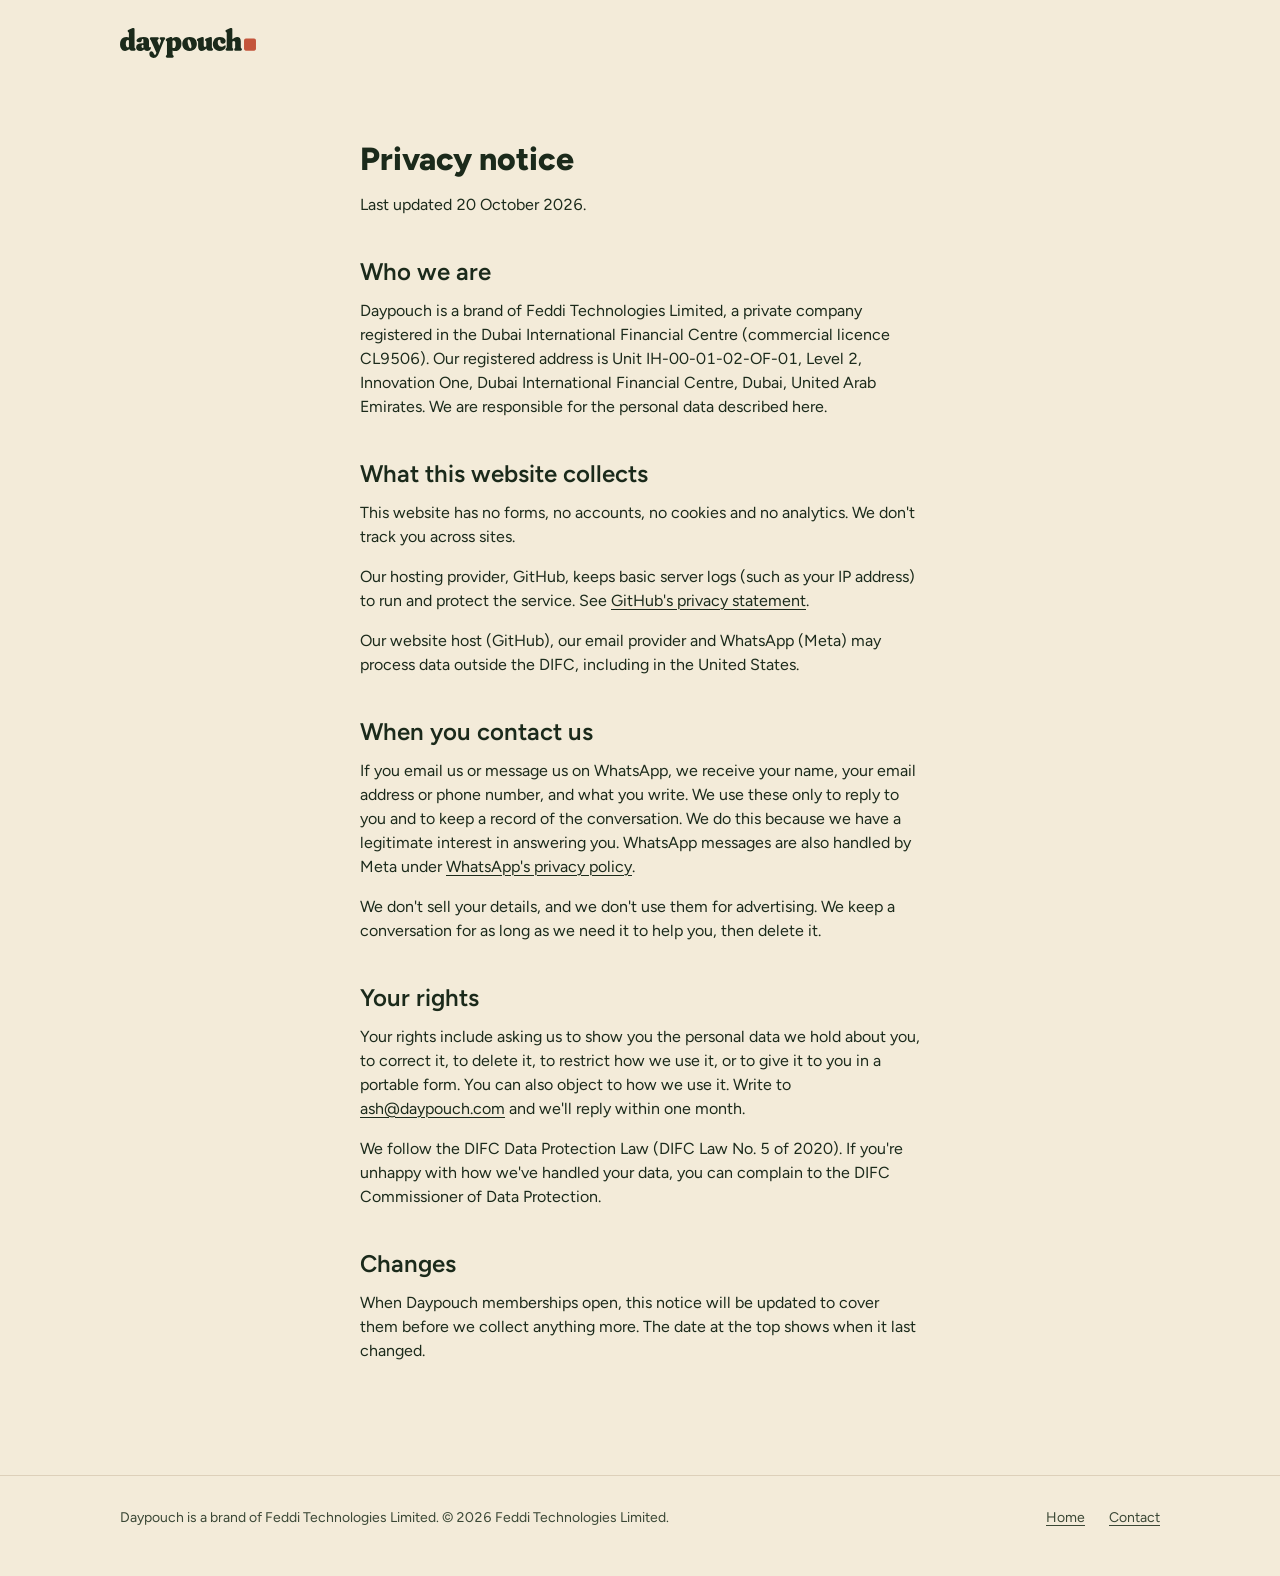
==== privacy/index.html @ 9d684e61 "Brand-styled holding page with Feddi Technologies company details" ====
<!doctype html>
<html lang="en" dir="ltr">
<head>
<meta charset="utf-8">
<meta name="viewport" content="width=device-width, initial-scale=1">
<title>Privacy notice · Daypouch</title>
<meta name="description" content="How Feddi Technologies Limited, which runs Daypouch, uses the details you give us.">
<link rel="canonical" href="https://daypouch.com/privacy/">
<meta name="robots" content="index, follow">
<meta name="theme-color" content="#f3ebd9">
<meta property="og:type" content="website">
<meta property="og:site_name" content="Daypouch">
<meta property="og:title" content="Privacy notice · Daypouch">
<meta property="og:url" content="https://daypouch.com/privacy/">
<meta property="og:image" content="https://daypouch.com/img/og.png">
<link rel="icon" href="/img/favicon.svg" type="image/svg+xml">
<link rel="icon" href="/img/favicon-32.png" sizes="32x32" type="image/png">
<link rel="apple-touch-icon" href="/img/apple-touch-icon.png">
<link rel="stylesheet" href="/site.css">
</head>
<body>
<a class="skip" href="#main">Skip to content</a>
<header>
  <div class="wrap">
    <a href="/" aria-label="Daypouch home"><img src="/img/wordmark-moss.svg" alt="daypouch" width="136" height="30"></a>
  </div>
</header>

<main id="main" class="page">
  <div class="wrap prose">
    <h1>Privacy notice</h1>
    <p>Last updated 20 October 2026.</p>

    <h2>Who we are</h2>
    <p>Daypouch is a brand of Feddi Technologies Limited, a private company registered in the Dubai International Financial Centre (commercial licence CL9506). Our registered address is Unit IH-00-01-02-OF-01, Level 2, Innovation One, Dubai International Financial Centre, Dubai, United Arab Emirates. We are responsible for the personal data described here.</p>

    <h2>What this website collects</h2>
    <p>This website has no forms, no accounts, no cookies and no analytics. We don't track you across sites.</p>
    <p>Our hosting provider, GitHub, keeps basic server logs (such as your IP address) to run and protect the service. See <a href="https://docs.github.com/en/site-policy/privacy-policies/github-general-privacy-statement">GitHub's privacy statement</a>.</p>
    <p>Our website host (GitHub), our email provider and WhatsApp (Meta) may process data outside the DIFC, including in the United States.</p>

    <h2>When you contact us</h2>
    <p>If you email us or message us on WhatsApp, we receive your name, your email address or phone number, and what you write. We use these only to reply to you and to keep a record of the conversation. We do this because we have a legitimate interest in answering you. WhatsApp messages are also handled by Meta under <a href="https://www.whatsapp.com/legal/privacy-policy">WhatsApp's privacy policy</a>.</p>
    <p>We don't sell your details, and we don't use them for advertising. We keep a conversation for as long as we need it to help you, then delete it.</p>

    <h2>Your rights</h2>
    <p>Your rights include asking us to show you the personal data we hold about you, to correct it, to delete it, to restrict how we use it, or to give it to you in a portable form. You can also object to how we use it. Write to <a href="mailto:ash@daypouch.com">ash@daypouch.com</a> and we'll reply within one month.</p>
    <p>We follow the DIFC Data Protection Law (DIFC Law No. 5 of 2020). If you're unhappy with how we've handled your data, you can complain to the DIFC Commissioner of Data Protection.</p>

    <h2>Changes</h2>
    <p>When Daypouch memberships open, this notice will be updated to cover them before we collect anything more. The date at the top shows when it last changed.</p>
  </div>
</main>

<footer>
  <div class="wrap">
    <p>Daypouch is a brand of Feddi Technologies Limited. © 2026 Feddi Technologies Limited.</p>
    <nav aria-label="Legal"><a href="/">Home</a><a href="/#contact">Contact</a></nav>
  </div>
</footer>
</body>
</html>
---- site.css ----
/* Daypouch holding page. Values copied from brand/tokens (see apps/web/src/css/tokens.css). */
@font-face {
  font-family: "DP Archivo";
  src:
    url(/fonts/archivo-wdth.woff2) format("woff2-variations"),
    url(/fonts/archivo-wdth.woff2) format("woff2");
  font-weight: 100 900;
  font-stretch: 62% 125%;
  font-display: swap;
}
@font-face {
  font-family: "DP Figtree";
  src:
    url(/fonts/figtree.woff2) format("woff2-variations"),
    url(/fonts/figtree.woff2) format("woff2");
  font-weight: 300 900;
  font-display: swap;
}
@font-face {
  font-family: "DP Plex Arabic";
  src: url(/fonts/plex-ar-400.woff2) format("woff2");
  font-weight: 400;
  font-display: swap;
  unicode-range: U+0600-06FF, U+0750-077F, U+FB50-FDFF, U+FE70-FEFC;
}
:root {
  color-scheme: light;
  --moss-900: #1b2a1b;
  --moss-700: #3a4735;
  --cream-100: #f3ebd9;
  --cream-50: #f9f3e7;
  --cream-200: #eae0cd;
  --sand-300: #ddd0ba;
  --surface: var(--cream-100);
  --surface-sunken: var(--cream-200);
  --ink: var(--moss-900);
  --ink-muted: var(--moss-700);
  --border-subtle: var(--sand-300);
  --focus-ring: var(--moss-900);
  --font-display: "DP Archivo", "Archivo", "Arial Narrow", Arial, sans-serif;
  --font-text: "DP Figtree", "Figtree", system-ui, -apple-system, "Segoe UI", Arial, sans-serif;
  --font-ar: "DP Plex Arabic", "IBM Plex Sans Arabic", Tahoma, sans-serif;
  --gutter: 20px;
  --wrap: 1120px;
}
@media (min-width: 768px) {
  :root {
    --gutter: 40px;
  }
}
*,
*::before,
*::after {
  box-sizing: border-box;
}
html {
  -webkit-text-size-adjust: 100%;
  text-size-adjust: 100%;
}
body {
  margin: 0;
  background: var(--surface);
  color: var(--ink);
  font: 400 16px / 24px var(--font-text);
  font-variant-numeric: lining-nums tabular-nums;
}
a {
  color: inherit;
  text-decoration-thickness: 1px;
  text-underline-offset: 3px;
}
a:hover {
  text-decoration-thickness: 2px;
}
:focus-visible {
  outline: 2px solid var(--focus-ring);
  outline-offset: 2px;
  border-radius: 2px;
}
.wrap {
  max-width: var(--wrap);
  margin: 0 auto;
  padding: 0 var(--gutter);
}
.skip {
  position: absolute;
  left: -9999px;
}
.skip:focus {
  left: var(--gutter);
  top: 8px;
  background: var(--cream-50);
  padding: 8px 12px;
}
header {
  padding: 24px 0;
}
header a {
  display: inline-block;
  padding: 4px 0;
}
header img {
  display: block;
  width: 136px;
  height: auto;
}
.eyebrow {
  margin: 0 0 16px;
  font-size: 13px;
  line-height: 18px;
  font-weight: 700;
  letter-spacing: 0.12em;
  text-transform: uppercase;
  color: var(--ink-muted);
}
.hero {
  padding-top: 72px;
  padding-bottom: 96px;
}
.display {
  margin: 0 0 32px;
  font-family: var(--font-display);
  font-weight: 900;
  font-stretch: 90%;
  text-transform: uppercase;
  letter-spacing: -0.045em;
  line-height: 0.9;
  font-size: clamp(64px, 14vw, 144px);
  text-wrap: balance;
}
.lede {
  max-width: 34em;
  margin: 0 0 16px;
  font-size: 18px;
  line-height: 27px;
}
.lede + .lede {
  color: var(--ink-muted);
}
.pouches {
  display: grid;
  grid-template-columns: 1fr 1fr;
  gap: 16px;
  max-width: 560px;
  margin: 48px 0 0;
  padding: 0;
  list-style: none;
}
.pouch {
  position: relative;
  aspect-ratio: 4 / 5;
  border-radius: 12px;
  padding: 24px 20px 20px;
  display: flex;
  flex-direction: column;
  justify-content: flex-end;
}
.pouch::before {
  content: "";
  position: absolute;
  inset: 12px 12px auto;
  height: 12px;
  border-radius: 4px;
}
.pouch b {
  font-size: 18px;
  line-height: 24px;
  font-weight: 700;
}
.pouch span {
  font-size: 14px;
  line-height: 20px;
}
.morning {
  background: var(--cream-50);
  color: var(--moss-900);
  box-shadow: inset 0 0 0 1px var(--sand-300);
}
.morning::before {
  background: var(--sand-300);
}
.evening {
  background: var(--moss-900);
  color: var(--cream-100);
}
.evening::before {
  background: var(--moss-700);
}
section {
  padding: 72px 0;
  border-top: 1px solid var(--border-subtle);
}
h2 {
  margin: 0 0 24px;
  font-size: 24px;
  line-height: 30px;
  font-weight: 600;
}
.cols {
  display: grid;
  gap: 32px;
}
@media (min-width: 768px) {
  .cols {
    grid-template-columns: 1fr 1fr;
    gap: 48px;
  }
}
dl {
  margin: 0;
}
dt {
  font-size: 14px;
  line-height: 20px;
  font-weight: 700;
  color: var(--ink-muted);
}
dd {
  margin: 0 0 16px;
}
address {
  font-style: normal;
}
[lang="ar"] {
  font-family: var(--font-ar);
  font-size: 17px;
  line-height: 28px;
}
.prose {
  max-width: 40em;
}
.prose h1 {
  margin: 0 0 16px;
  font-size: 32px;
  line-height: 36px;
  font-weight: 800;
}
.prose h2 {
  margin: 40px 0 12px;
}
.prose p,
.prose ul {
  margin: 0 0 16px;
}
.prose li {
  margin: 0 0 8px;
}
.page {
  padding: 48px 0 96px;
}
footer {
  padding: 32px 0 48px;
  border-top: 1px solid var(--border-subtle);
  font-size: 14px;
  line-height: 20px;
  color: var(--ink-muted);
}
footer .wrap {
  display: flex;
  flex-wrap: wrap;
  gap: 8px 24px;
  justify-content: space-between;
}
footer p {
  margin: 0;
}
footer nav {
  display: flex;
  gap: 24px;
}
footer nav a {
  display: inline-block;
  padding: 12px 0;
  margin: -12px 0;
}
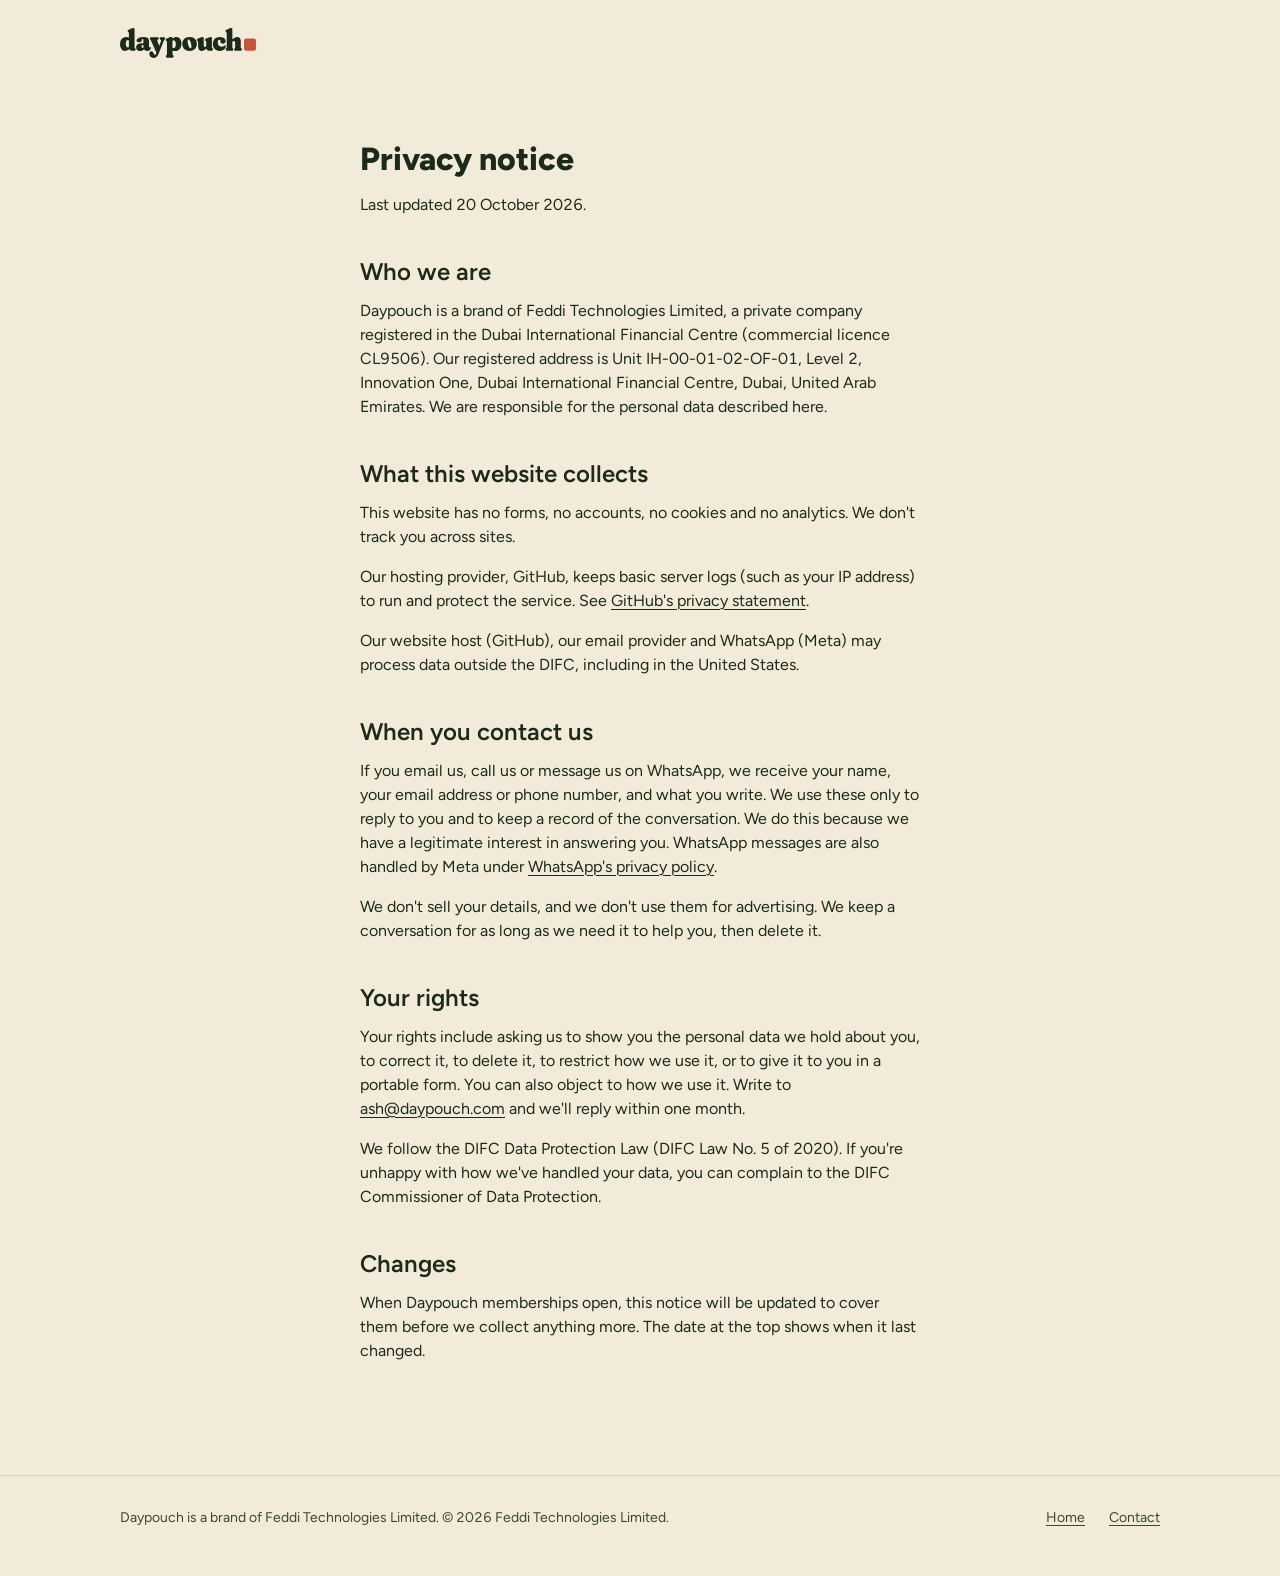
==== commit d8ed5ada: "UAE phone number +971 58 540 4353; WhatsApp stays on +1 262 740 5076 Co-Authored-By: Claude Opus 5.5" ====
--- a/privacy/index.html
+++ b/privacy/index.html
@@ -40,7 +40,7 @@
     <p>Our website host (GitHub), our email provider and WhatsApp (Meta) may process data outside the DIFC, including in the United States.</p>
 
     <h2>When you contact us</h2>
-    <p>If you email us or message us on WhatsApp, we receive your name, your email address or phone number, and what you write. We use these only to reply to you and to keep a record of the conversation. We do this because we have a legitimate interest in answering you. WhatsApp messages are also handled by Meta under <a href="https://www.whatsapp.com/legal/privacy-policy">WhatsApp's privacy policy</a>.</p>
+    <p>If you email us, call us or message us on WhatsApp, we receive your name, your email address or phone number, and what you write. We use these only to reply to you and to keep a record of the conversation. We do this because we have a legitimate interest in answering you. WhatsApp messages are also handled by Meta under <a href="https://www.whatsapp.com/legal/privacy-policy">WhatsApp's privacy policy</a>.</p>
     <p>We don't sell your details, and we don't use them for advertising. We keep a conversation for as long as we need it to help you, then delete it.</p>
 
     <h2>Your rights</h2>
--- a/site.css
+++ b/site.css
@@ -27,6 +27,7 @@
   color-scheme: light;
   --moss-900: #1b2a1b;
   --moss-700: #3a4735;
+  --moss-deep: #111b11;
   --cream-100: #f3ebd9;
   --cream-50: #f9f3e7;
   --cream-200: #eae0cd;
@@ -104,8 +105,25 @@
   width: 136px;
   height: auto;
 }
-.eyebrow {
-  margin: 0 0 16px;
+/* The moss band: header and hero. Evening is moss, so the morning pouch is the one cream thing on it. */
+.band {
+  --ink: var(--cream-100);
+  --ink-muted: var(--sand-300);
+  --focus-ring: var(--cream-100);
+  background: var(--moss-900);
+  color: var(--ink);
+}
+.bar {
+  display: flex;
+  align-items: center;
+  justify-content: space-between;
+  gap: 16px;
+}
+.band img {
+  width: clamp(120px, 14vw, 168px);
+}
+.bar__note {
+  margin: 0;
   font-size: 13px;
   line-height: 18px;
   font-weight: 700;
@@ -113,23 +131,53 @@
   text-transform: uppercase;
   color: var(--ink-muted);
 }
+.band--hero {
+  position: relative;
+  overflow: hidden;
+}
 .hero {
-  padding-top: 72px;
-  padding-bottom: 96px;
+  position: relative;
+  z-index: 1;
+  padding-top: 24px;
+  padding-bottom: 128px;
 }
 .display {
-  margin: 0 0 32px;
+  margin: 0 0 48px;
   font-family: var(--font-display);
   font-weight: 900;
   font-stretch: 90%;
   text-transform: uppercase;
   letter-spacing: -0.045em;
-  line-height: 0.9;
-  font-size: clamp(64px, 14vw, 144px);
+  line-height: 0.86;
+  font-size: clamp(56px, 15vw, 120px);
   text-wrap: balance;
 }
+@media (min-width: 768px) {
+  .display {
+    font-size: min(10.2vw, 132px);
+  }
+}
+.hero__grid {
+  display: grid;
+  gap: 56px;
+  align-items: center;
+}
+@media (min-width: 900px) {
+  .hero__grid {
+    grid-template-columns: 7fr 5fr;
+    gap: 48px;
+  }
+}
+.hero__lead {
+  margin: 0 0 24px;
+  font-size: clamp(26px, 3vw, 36px);
+  line-height: 1.2;
+  font-weight: 600;
+  letter-spacing: -0.01em;
+  text-wrap: balance;
+}
 .lede {
-  max-width: 34em;
+  max-width: 32em;
   margin: 0 0 16px;
   font-size: 18px;
   line-height: 27px;
@@ -137,54 +185,151 @@
 .lede + .lede {
   color: var(--ink-muted);
 }
+.hero__meta {
+  margin: 24px 0 0;
+  padding-top: 16px;
+  border-top: 1px solid var(--moss-700);
+  font-size: 14px;
+  line-height: 20px;
+  letter-spacing: 0.04em;
+  color: var(--ink-muted);
+}
+/* The next day's number, cut off by the band: tomorrow is already packed. */
+.next {
+  position: absolute;
+  left: calc(var(--gutter) - 0.04em);
+  bottom: -0.42em;
+  margin: 0;
+  font-family: var(--font-display);
+  font-weight: 900;
+  font-stretch: 90%;
+  font-size: clamp(160px, 26vw, 360px);
+  line-height: 1;
+  letter-spacing: -0.05em;
+  color: var(--moss-700);
+  pointer-events: none;
+  user-select: none;
+}
+
+/* Pouches: a sealed sachet with crimped edges, a notch each side, and the label. */
 .pouches {
-  display: grid;
-  grid-template-columns: 1fr 1fr;
-  gap: 16px;
-  max-width: 560px;
-  margin: 48px 0 0;
-  padding: 0;
-  list-style: none;
+  display: flex;
+  justify-content: center;
+  padding: 8px 0 16px;
 }
 .pouch {
+  container-type: inline-size;
   position: relative;
-  aspect-ratio: 4 / 5;
-  border-radius: 12px;
-  padding: 24px 20px 20px;
+  flex: 0 1 340px;
+  aspect-ratio: 5 / 6.6;
+  padding: 4.5%;
+  border-radius: 6px;
+  box-shadow:
+    0 2px 2px rgba(0, 0, 0, 0.18),
+    0 28px 48px -12px rgba(0, 0, 0, 0.55);
+}
+.pouch::before,
+.pouch::after {
+  content: "";
+  position: absolute;
+  top: 14%;
+  width: 4%;
+  aspect-ratio: 1;
+  border-radius: 50%;
+  background: var(--moss-900);
+}
+.pouch::before {
+  left: -2%;
+}
+.pouch::after {
+  right: -2%;
+}
+.is-morning {
+  z-index: 1;
+  transform: rotate(-4deg) translateY(4%);
+  margin-right: -1%;
+  background:
+    repeating-linear-gradient(90deg, rgba(27, 42, 27, 0.07) 0 1px, transparent 1px 4px),
+    repeating-linear-gradient(0deg, rgba(27, 42, 27, 0.07) 0 1px, transparent 1px 4px), var(--cream-200);
+  color: var(--moss-900);
+}
+.is-evening {
+  transform: rotate(3deg);
+  background:
+    repeating-linear-gradient(90deg, rgba(0, 0, 0, 0.22) 0 1px, transparent 1px 4px),
+    repeating-linear-gradient(0deg, rgba(0, 0, 0, 0.22) 0 1px, transparent 1px 4px), var(--moss-700);
+  color: var(--cream-100);
+}
+.pouch__face {
+  position: relative;
+  height: 100%;
+  padding: 10% 9% 8% 11%;
+  border-radius: 3px;
   display: flex;
   flex-direction: column;
-  justify-content: flex-end;
-}
-.pouch::before {
-  content: "";
-  position: absolute;
-  inset: 12px 12px auto;
-  height: 12px;
-  border-radius: 4px;
-}
-.pouch b {
-  font-size: 18px;
-  line-height: 24px;
+  overflow: hidden;
+}
+.is-morning .pouch__face {
+  background: linear-gradient(160deg, var(--cream-50) 0%, var(--cream-100) 55%, var(--cream-200) 100%);
+}
+.is-evening .pouch__face {
+  background: linear-gradient(160deg, #24382a 0%, var(--moss-900) 55%, var(--moss-deep) 100%);
+}
+.pouch__face p {
+  margin: 0;
+}
+.band .pouch__mark {
+  width: 62%;
+  height: auto;
+  margin-bottom: 9%;
+}
+.pouch__for {
+  font-size: 7.5cqi;
+  line-height: 1.3;
+  padding-bottom: 3%;
+  border-bottom: 1px solid currentColor;
+  width: 70%;
+}
+.pouch__occ {
+  margin-top: 5% !important;
+  font-size: 6cqi;
+  line-height: 1.2;
+  font-weight: 800;
+  letter-spacing: 0.08em;
+  text-transform: uppercase;
+}
+.pouch__day {
+  margin-top: auto !important;
+  font-family: var(--font-display);
+  font-weight: 900;
+  font-stretch: 90%;
+  font-size: 60cqi;
+  line-height: 0.82;
+  letter-spacing: -0.05em;
+  font-variant-numeric: lining-nums tabular-nums;
+}
+.pouch__date {
+  margin-top: 4% !important;
+  font-size: 5.2cqi;
+  line-height: 1.3;
   font-weight: 700;
 }
-.pouch span {
-  font-size: 14px;
-  line-height: 20px;
-}
-.morning {
-  background: var(--cream-50);
-  color: var(--moss-900);
-  box-shadow: inset 0 0 0 1px var(--sand-300);
-}
-.morning::before {
-  background: var(--sand-300);
-}
-.evening {
-  background: var(--moss-900);
-  color: var(--cream-100);
-}
-.evening::before {
-  background: var(--moss-700);
+.pouch__list {
+  margin-top: 2% !important;
+  font-size: 4.6cqi;
+  line-height: 1.35;
+  opacity: 0.85;
+}
+@media (prefers-reduced-motion: no-preference) {
+  .pouch {
+    transition: transform 640ms cubic-bezier(0.22, 0.8, 0.24, 1);
+  }
+  .is-morning:hover {
+    transform: rotate(-5deg) translateY(1%);
+  }
+  .is-evening:hover {
+    transform: rotate(4deg) translateY(-3%);
+  }
 }
 section {
   padding: 72px 0;
